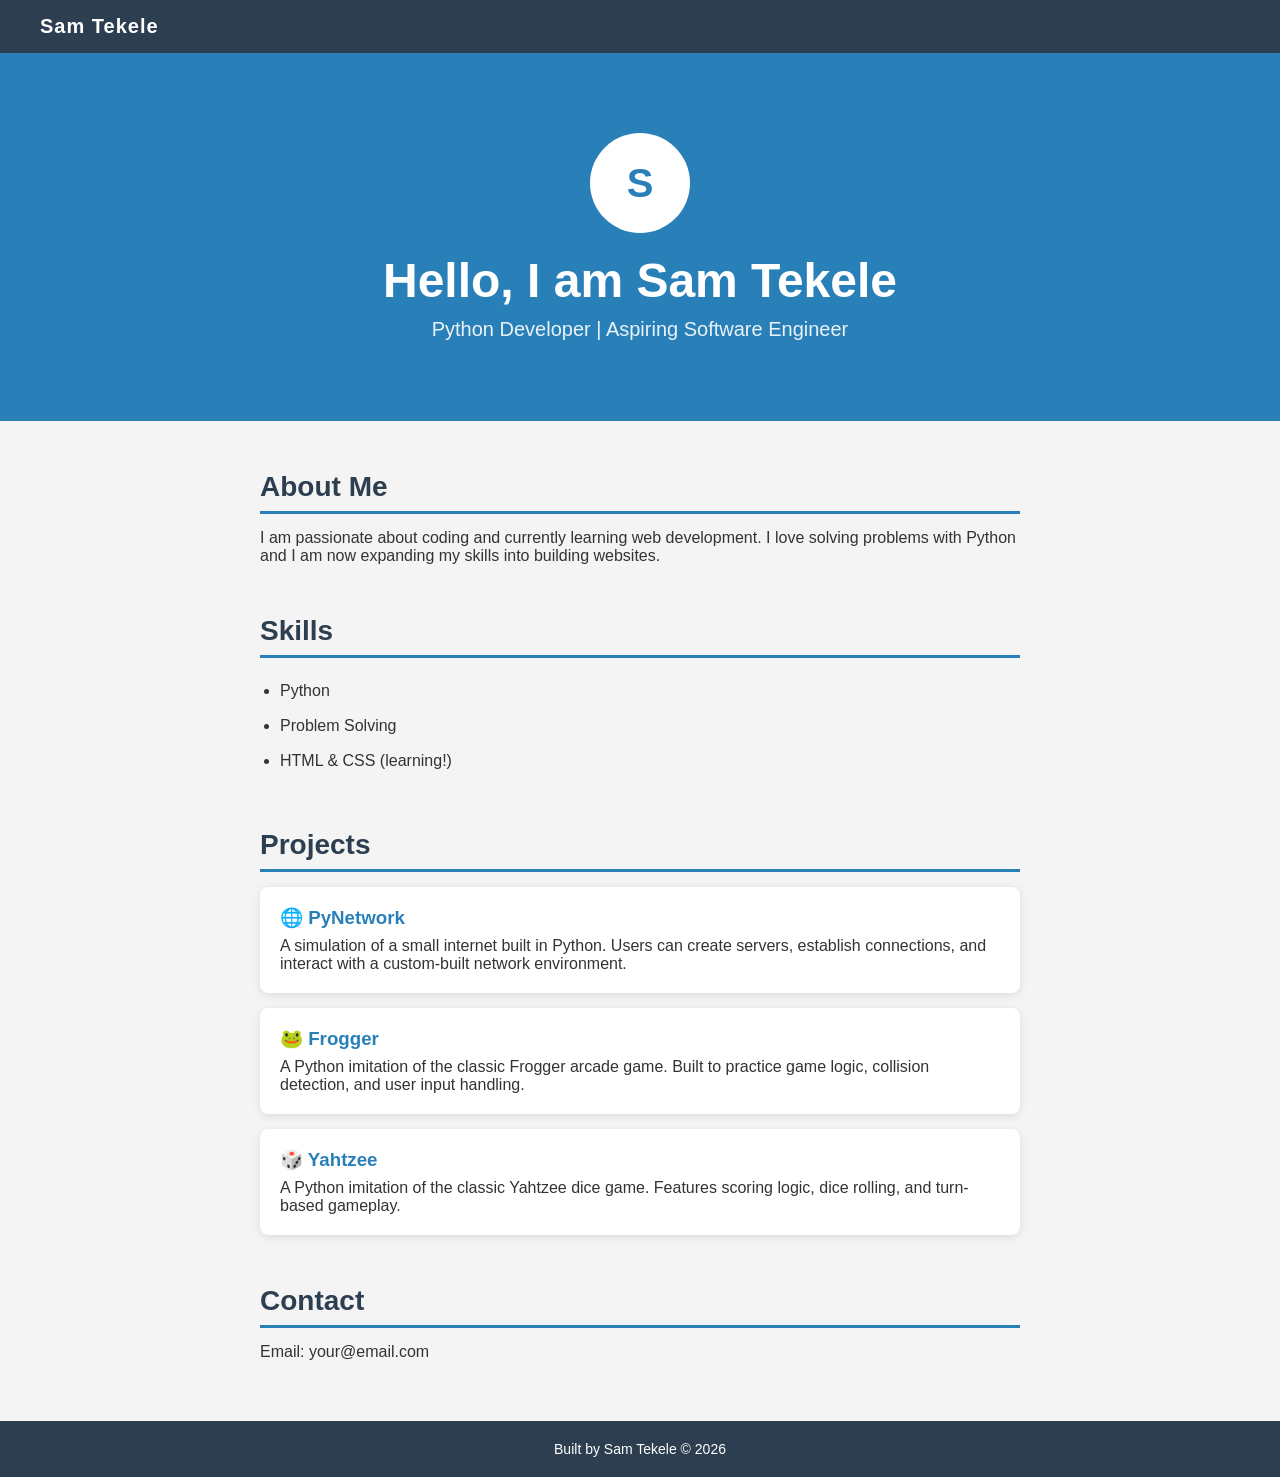
==== index.html @ 4ca539bb "my portfolio website" ====
<!DOCTYPE html>
<html lang="en">
  <head>
    <meta charset="UTF-8" />
    <link rel="stylesheet" href="style.css" />
    <title>Sam Tekele | Portfolio</title>
  </head>
 <body>

  <!-- NAVBAR -->
  <nav>Sam Tekele</nav>

  <!-- HERO -->
  <div class="hero">
    <div class="avatar">S</div>
    <h1>Hello, I am Sam Tekele</h1>
    <p>Python Developer | Aspiring Software Engineer</p>
  </div>

  <!-- ABOUT -->
  <div class="section">
    <h2>About Me</h2>
    <p>I am passionate about coding and currently learning web development. I love solving problems with Python and I am now expanding my skills into building websites.</p>
  </div>

  <!-- SKILLS -->
  <div class="section">
    <h2>Skills</h2>
    <ul>
      <li>Python</li>
      <li>Problem Solving</li>
      <li>HTML & CSS (learning!)</li>
    </ul>
  </div>

  <!-- PROJECTS -->
  <!-- PROJECTS -->
  <div class="section">
    <h2>Projects</h2>
    <div class="card">
      <h3>🌐 PyNetwork</h3>
      <p>A simulation of a small internet built in Python. Users can create servers, establish connections, and interact with a custom-built network environment.</p>
    </div>
    <div class="card">
      <h3>🐸 Frogger</h3>
      <p>A Python imitation of the classic Frogger arcade game. Built to practice game logic, collision detection, and user input handling.</p>
    </div>
    <div class="card">
      <h3>🎲 Yahtzee</h3>
      <p>A Python imitation of the classic Yahtzee dice game. Features scoring logic, dice rolling, and turn-based gameplay.</p>
    </div>
  </div>

  <!-- CONTACT -->
  <div class="section">
    <h2>Contact</h2>
    <p>Email: your@email.com</p>
  </div>

  <!-- FOOTER -->
  <footer>
    <p>Built by Sam Tekele © 2026</p>
  </footer>

</body>
</html>
---- style.css ----
/* General */
* {
  margin: 0;
  padding: 0;
  box-sizing: border-box;
}

body {
  font-family: Arial, sans-serif;
  background-color: #f4f4f4;
  color: #333;
}

/* NAVBAR */
nav {
  background-color: #2c3e50;
  padding: 15px 40px;
  color: white;
  font-size: 20px;
  font-weight: bold;
  letter-spacing: 1px;
}

/* HERO */
.hero {
  background-color: #2980b9;
  color: white;
  text-align: center;
  padding: 80px 20px;
}

.avatar {
  width: 100px;
  height: 100px;
  background-color: white;
  color: #2980b9;
  border-radius: 50%;
  font-size: 40px;
  font-weight: bold;
  display: flex;
  align-items: center;
  justify-content: center;
  margin: 0 auto 20px auto;
}

.hero h1 {
  font-size: 48px;
  margin-bottom: 10px;
}

.hero p {
  font-size: 20px;
  opacity: 0.9;
}

/* SECTIONS */
.section {
  max-width: 800px;
  margin: 50px auto;
  padding: 0 20px;
}

h2 {
  color: #2c3e50;
  font-size: 28px;
  margin-bottom: 15px;
  border-bottom: 3px solid #2980b9;
  padding-bottom: 8px;
}

ul {
  line-height: 2.2;
  padding-left: 20px;
}

/* PROJECT CARDS */
.card {
  background-color: white;
  border-radius: 8px;
  padding: 20px;
  margin-bottom: 15px;
  box-shadow: 0 2px 8px rgba(0,0,0,0.1);
  transition: transform 0.2s;
}

.card:hover {
  transform: translateY(-4px);
}

.card h3 {
  color: #2980b9;
  margin-bottom: 8px;
}

/* FOOTER */
footer {
  background-color: #2c3e50;
  color: white;
  text-align: center;
  padding: 20px;
  margin-top: 60px;
  font-size: 14px;
}
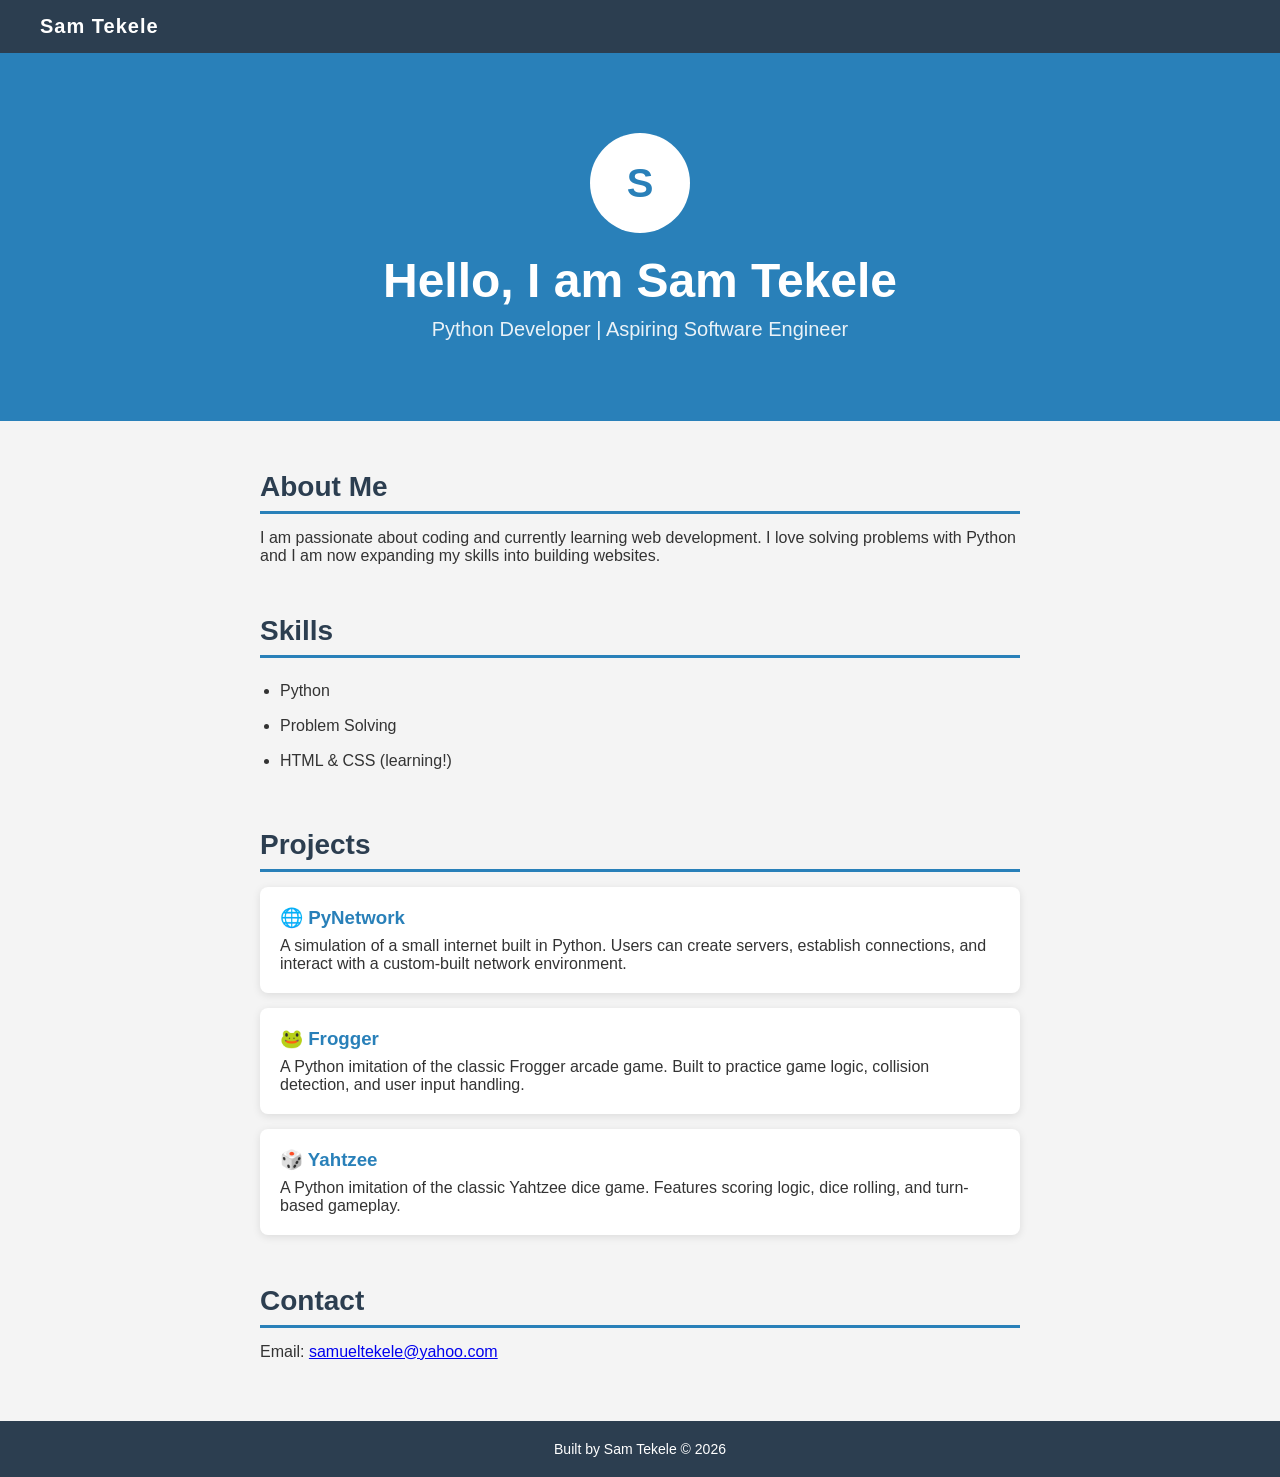
==== commit 1930782c: "add personal email" ====
--- a/index.html
+++ b/index.html
@@ -54,7 +54,7 @@
   <!-- CONTACT -->
   <div class="section">
     <h2>Contact</h2>
-    <p>Email: your@email.com</p>
+    <p>Email: <a href="mailto:samueltekele@yahoo.com">samueltekele@yahoo.com</a></p>
   </div>
 
   <!-- FOOTER -->
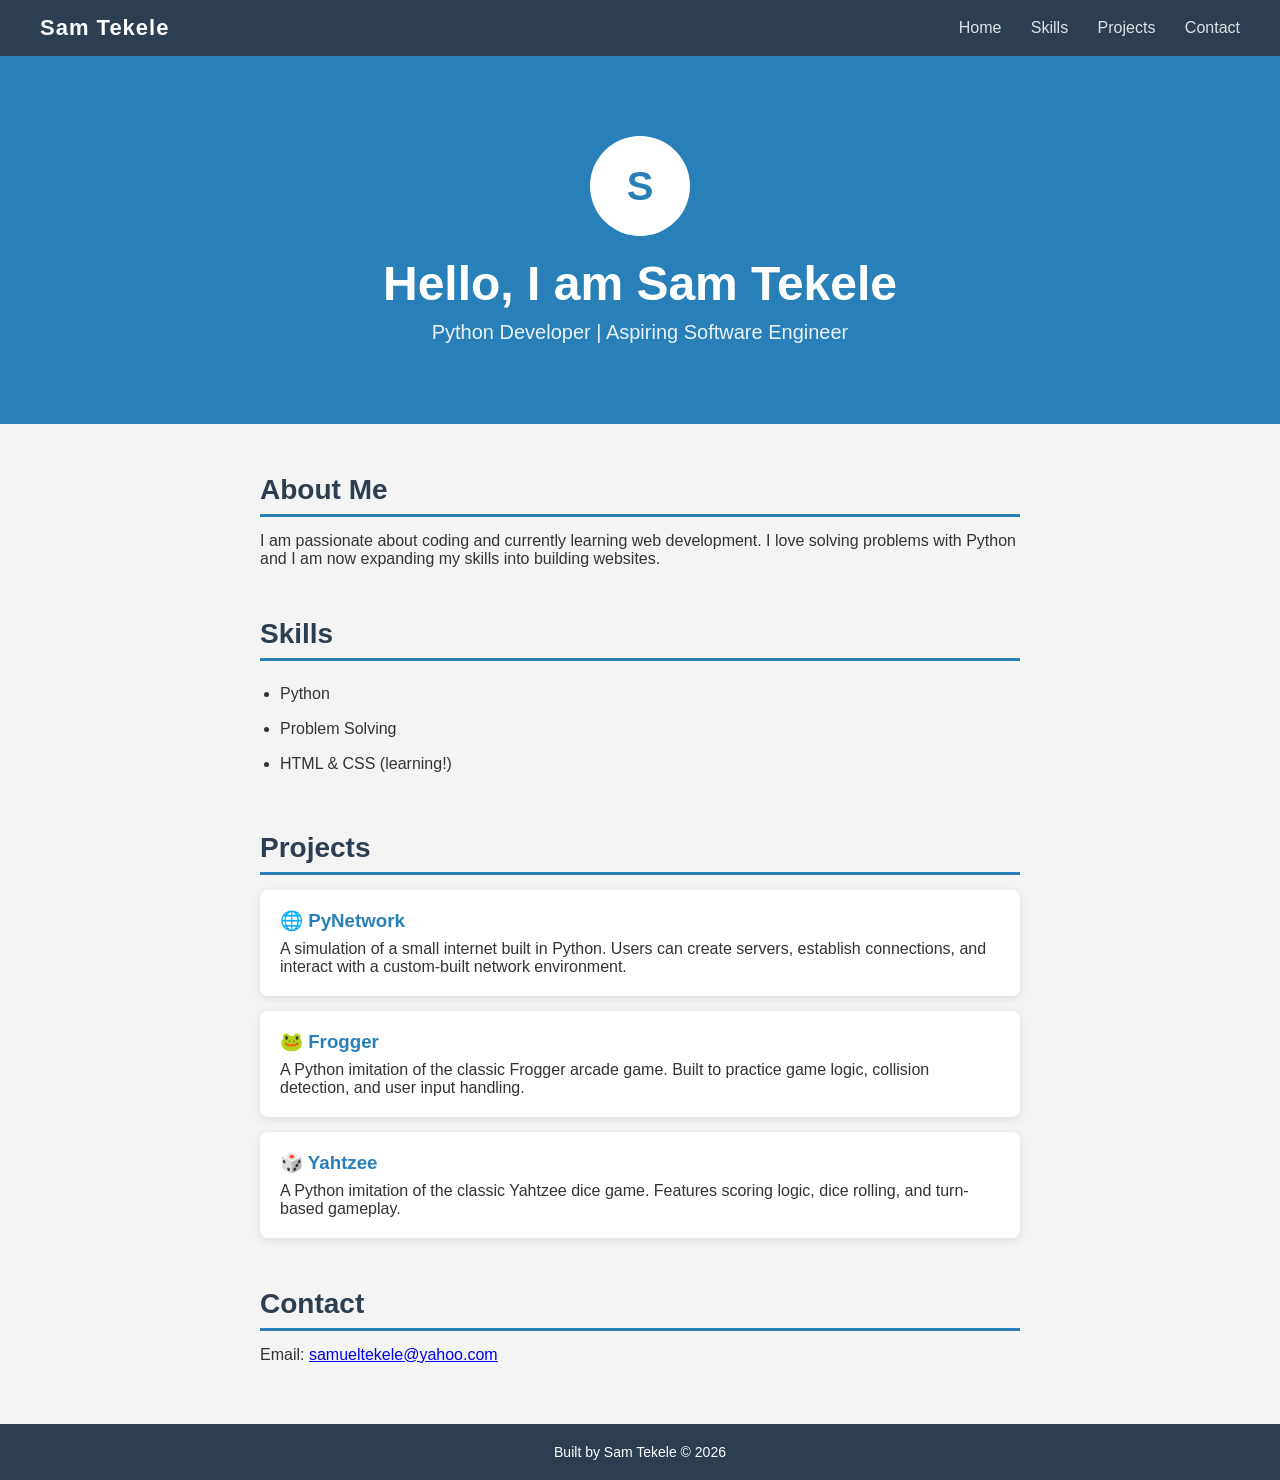
==== commit 82c7bbb2: "add multiple pages and contact info" ====
--- a/index.html
+++ b/index.html
@@ -8,8 +8,15 @@
  <body>
 
   <!-- NAVBAR -->
-  <nav>Sam Tekele</nav>
-
+  <nav>
+  <div class="nav-logo">Sam Tekele</div>
+  <div class="nav-links">
+    <a href="index.html">Home</a>
+    <a href="skills.html">Skills</a>
+    <a href="projects.html">Projects</a>
+    <a href="contact.html">Contact</a>
+  </div>
+</nav>
   <!-- HERO -->
   <div class="hero">
     <div class="avatar">S</div>
--- a/style.css
+++ b/style.css
@@ -15,10 +15,29 @@
 nav {
   background-color: #2c3e50;
   padding: 15px 40px;
+  display: flex;
+  justify-content: space-between;
+  align-items: center;
+}
+
+.nav-logo {
   color: white;
-  font-size: 20px;
+  font-size: 22px;
   font-weight: bold;
   letter-spacing: 1px;
+}
+
+.nav-links a {
+  color: white;
+  text-decoration: none;
+  margin-left: 25px;
+  font-size: 16px;
+  opacity: 0.85;
+  transition: opacity 0.2s;
+}
+
+.nav-links a:hover {
+  opacity: 1;
 }
 
 /* HERO */
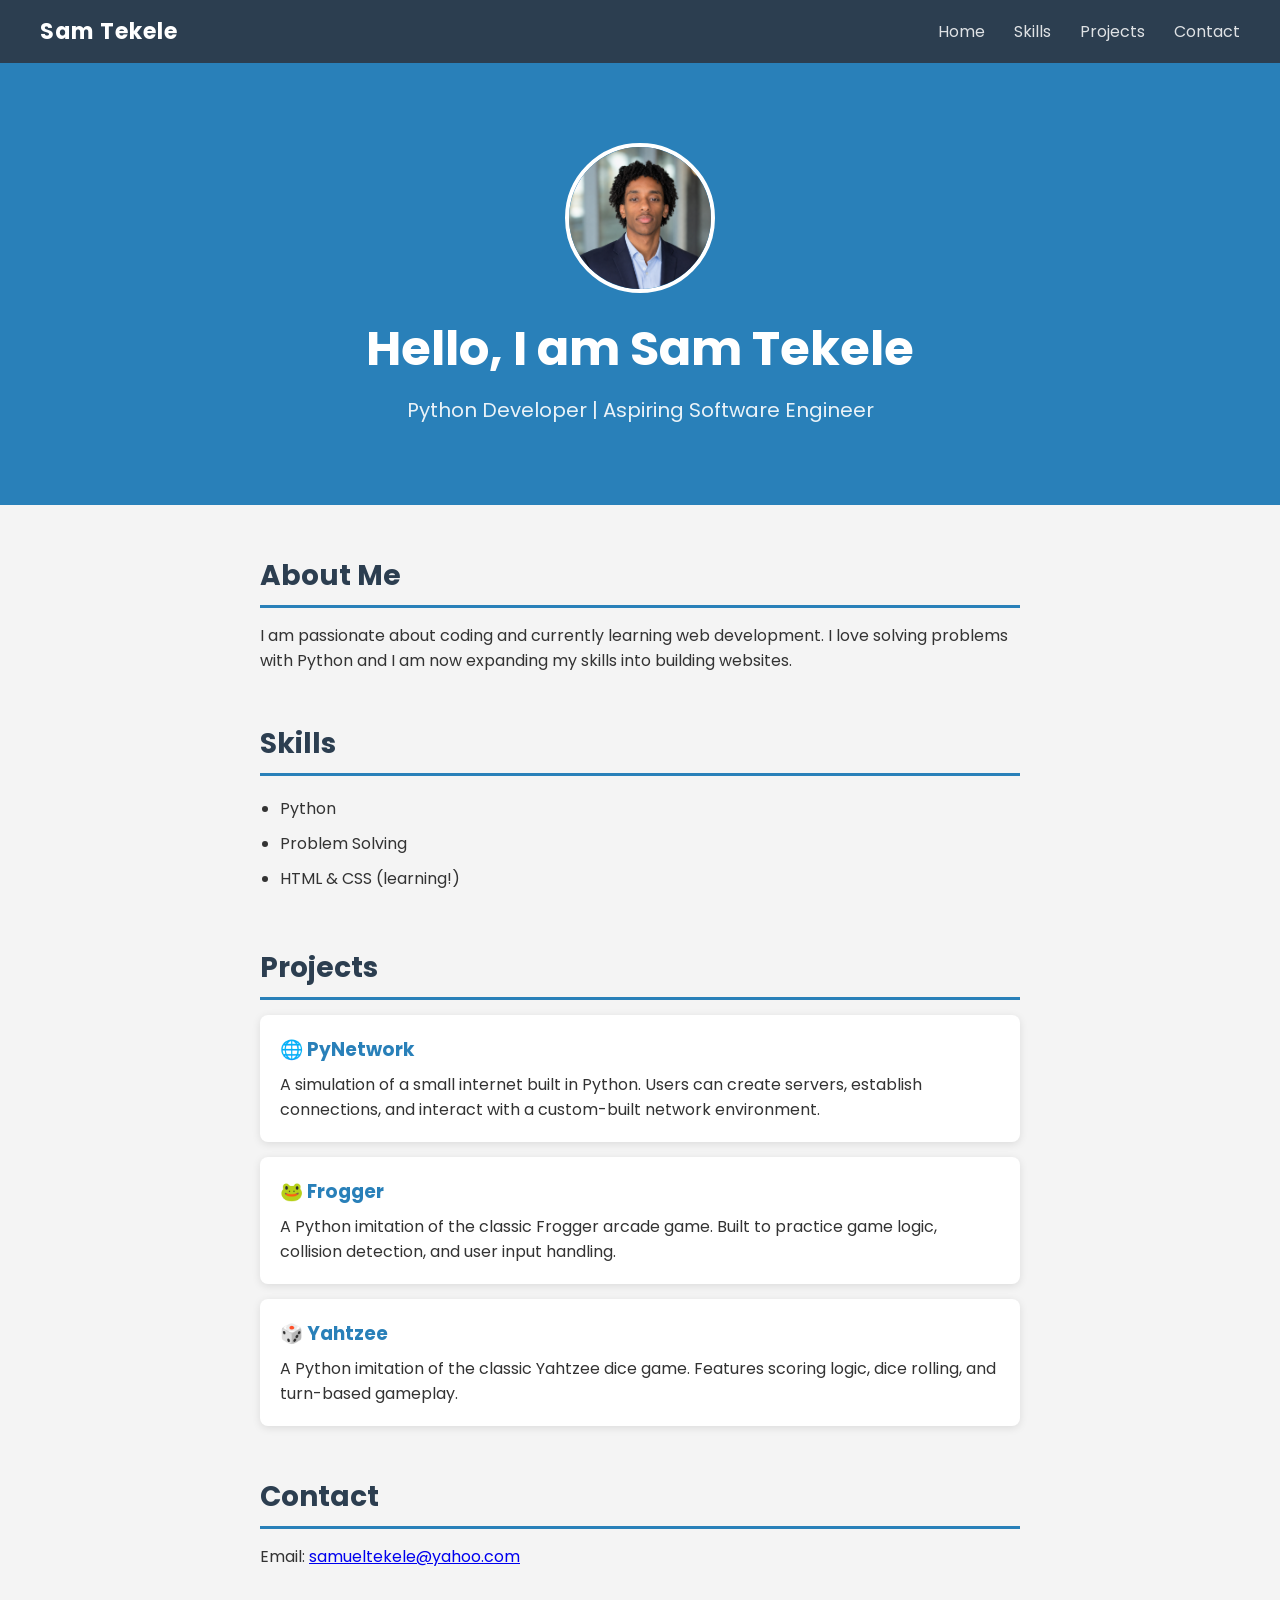
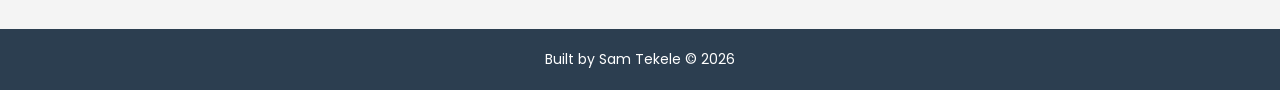
==== commit 73d83f1c: "add photo, fonts and animations" ====
--- a/index.html
+++ b/index.html
@@ -2,8 +2,9 @@
 <html lang="en">
   <head>
     <meta charset="UTF-8" />
+    <link href="https://fonts.googleapis.com/css2?family=Poppins:wght@300;400;600;700&display=swap" rel="stylesheet" />
+    <title>Sam Tekele | Portfolio</title>
     <link rel="stylesheet" href="style.css" />
-    <title>Sam Tekele | Portfolio</title>
   </head>
  <body>
 
@@ -19,7 +20,7 @@
 </nav>
   <!-- HERO -->
   <div class="hero">
-    <div class="avatar">S</div>
+    <img src="headshot.png" class="avatar" alt="Sam Tekele" />
     <h1>Hello, I am Sam Tekele</h1>
     <p>Python Developer | Aspiring Software Engineer</p>
   </div>
--- a/style.css
+++ b/style.css
@@ -6,7 +6,7 @@
 }
 
 body {
-  font-family: Arial, sans-serif;
+  font-family: 'Poppins', sans-serif;
   background-color: #f4f4f4;
   color: #333;
 }
@@ -49,17 +49,13 @@
 }
 
 .avatar {
-  width: 100px;
-  height: 100px;
-  background-color: white;
-  color: #2980b9;
+  width: 150px;
+  height: 150px;
   border-radius: 50%;
-  font-size: 40px;
-  font-weight: bold;
-  display: flex;
-  align-items: center;
-  justify-content: center;
+  object-fit: cover;
+  border: 4px solid white;
   margin: 0 auto 20px auto;
+  display: block;
 }
 
 .hero h1 {
@@ -119,4 +115,28 @@
   padding: 20px;
   margin-top: 60px;
   font-size: 14px;
+}
+
+/* ANIMATIONS */
+@keyframes fadeIn {
+  from {
+    opacity: 0;
+    transform: translateY(20px);
+  }
+  to {
+    opacity: 1;
+    transform: translateY(0);
+  }
+}
+
+.hero, .page-hero {
+  animation: fadeIn 0.8s ease;
+}
+
+.card {
+  animation: fadeIn 0.6s ease;
+}
+
+.section {
+  animation: fadeIn 0.7s ease;
 }
